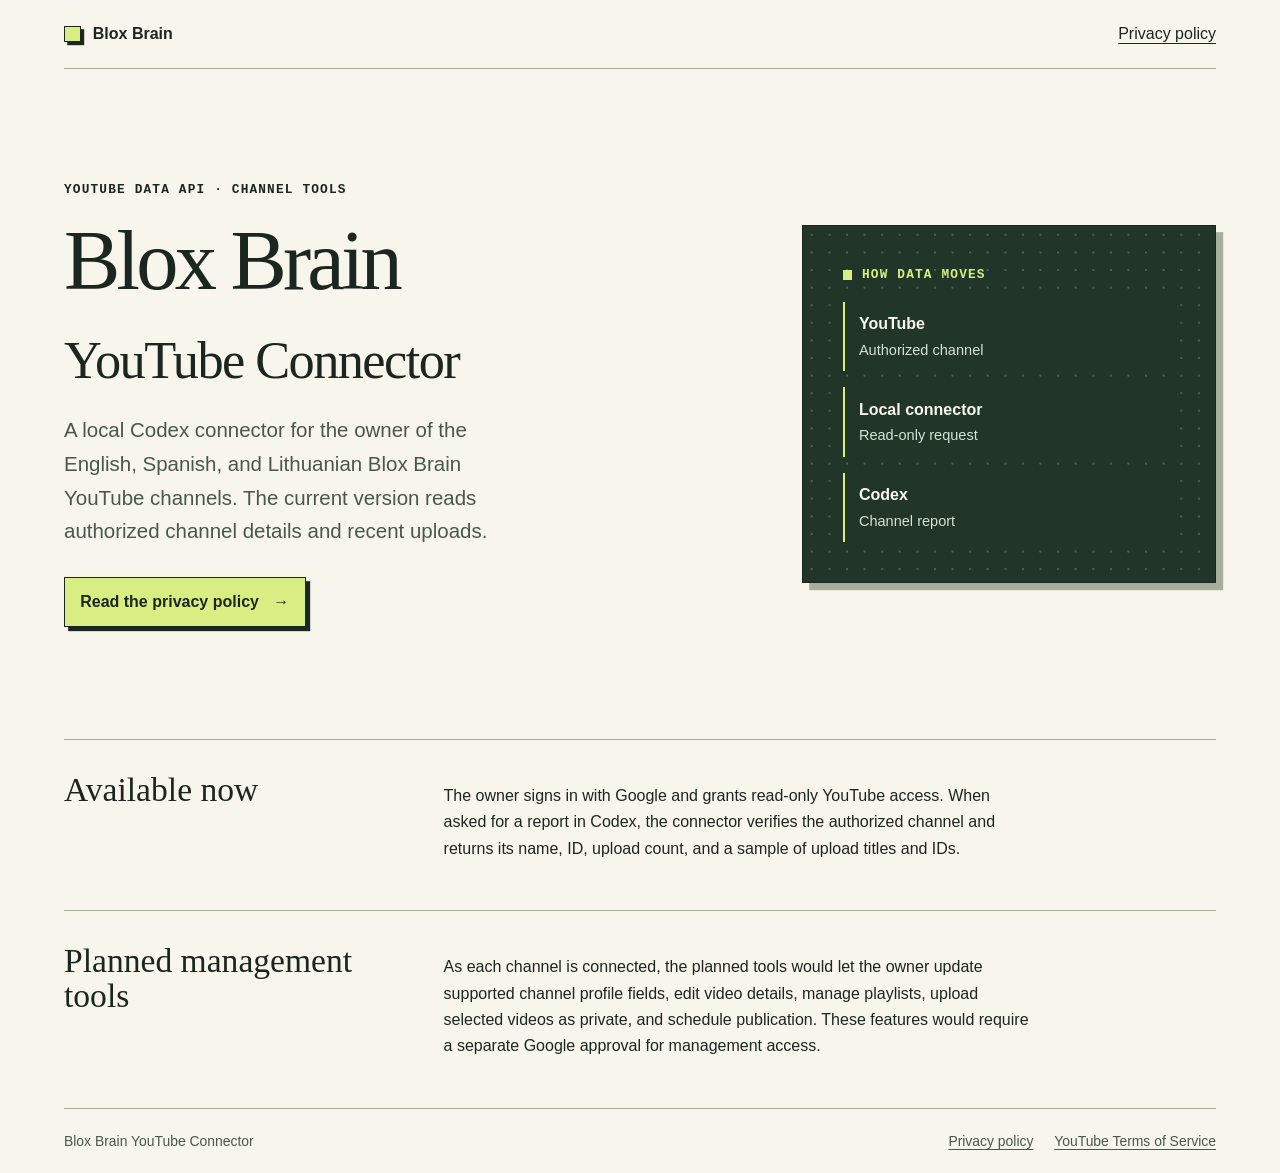
==== index.html @ b7baaebe "Publish the connector homepage and privacy policy" ====
<!doctype html>
<html lang="en">
<head>
  <meta charset="utf-8">
  <meta name="viewport" content="width=device-width, initial-scale=1">
  <meta name="referrer" content="no-referrer">
  <meta name="description" content="Blox Brain YouTube Connector gives the channel owner access to YouTube in Codex, with channel reporting available and publishing tools planned.">
  <title>Blox Brain YouTube Connector</title>
  <link rel="stylesheet" href="styles.css">
</head>
<body>
  <a class="skip-link" href="#main">Skip to content</a>
  <header class="site-header wrap">
    <a class="wordmark" href="./"><span class="mark" aria-hidden="true"></span>Blox Brain</a>
    <nav aria-label="Main navigation"><a href="privacy.html">Privacy policy</a></nav>
  </header>

  <main id="main" class="wrap">
    <section class="hero" aria-labelledby="title">
      <div class="hero-copy">
        <p class="eyebrow">YouTube Data API · Channel tools</p>
        <h1 id="title">Blox Brain<br><span>YouTube Connector</span></h1>
        <p class="intro">A local Codex connector for the owner of the English, Spanish, and Lithuanian Blox Brain YouTube channels. The current version reads authorized channel details and recent uploads.</p>
        <a class="button" href="privacy.html">Read the privacy policy <span aria-hidden="true">→</span></a>
      </div>

      <figure class="signal">
        <figcaption class="signal-caption"><span class="status-dot" aria-hidden="true"></span>How data moves</figcaption>
        <ol class="signal-track">
          <li><strong>YouTube</strong><span>Authorized channel</span></li>
          <li><strong>Local connector</strong><span>Read-only request</span></li>
          <li><strong>Codex</strong><span>Channel report</span></li>
        </ol>
      </figure>
    </section>

    <section class="details" aria-labelledby="about">
      <h2 id="about">Available now</h2>
      <p>The owner signs in with Google and grants read-only YouTube access. When asked for a report in Codex, the connector verifies the authorized channel and returns its name, ID, upload count, and a sample of upload titles and IDs.</p>
    </section>
    <section class="details" aria-labelledby="planned">
      <h2 id="planned">Planned management tools</h2>
      <p>As each channel is connected, the planned tools would let the owner update supported channel profile fields, edit video details, manage playlists, upload selected videos as private, and schedule publication. These features would require a separate Google approval for management access.</p>
    </section>
  </main>

  <footer class="site-footer wrap">
    <p>Blox Brain YouTube Connector</p>
    <nav aria-label="Site information">
      <a href="privacy.html">Privacy policy</a>
      <a href="https://www.youtube.com/t/terms">YouTube Terms of Service</a>
    </nav>
  </footer>
</body>
</html>
---- styles.css ----
:root {
  color-scheme: light;
  --paper: #f8f5ed;
  --ink: #1b271e;
  --muted: #48584b;
  --line: #a7af9b;
  --accent: #d8ee82;
  --dark: #213628;
  --light: #f9f7ef;
  --subtle: #d5e2d3;
  --display: "Palatino Linotype", Palatino, Georgia, serif;
  --body: "Trebuchet MS", Verdana, sans-serif;
  --mono: Consolas, monospace;
  --gutter: clamp(1.25rem, 5vw, 4rem);
  --measure: 66ch;
  --layout: 72rem;
}

*, *::before, *::after { box-sizing: border-box; }

body {
  margin: 0;
  background: var(--paper);
  color: var(--ink);
  font: 1rem/1.65 var(--body);
}

a {
  color: inherit;
  text-underline-offset: 0.23em;
  text-decoration-thickness: 0.08em;
}

a:hover { text-decoration-thickness: 0.16em; }
a:focus-visible { outline: 0.17rem solid currentColor; outline-offset: 0.28rem; }

.skip-link {
  position: absolute;
  z-index: 1;
  top: 0.5rem;
  left: 0.5rem;
  padding: 0.5rem 1rem;
  background: var(--paper);
  transform: translateY(-150%);
}

.skip-link:focus { transform: translateY(0); }

.wrap {
  width: min(var(--layout), calc(100% - 2 * var(--gutter)));
  margin-inline: auto;
}

.site-header, .site-footer {
  display: flex;
  justify-content: space-between;
  align-items: center;
  flex-wrap: wrap;
  gap: 0.75rem 1.5rem;
  padding-block: 1.3rem;
}

.site-header { border-bottom: 1px solid var(--line); }

.wordmark {
  display: inline-flex;
  align-items: center;
  gap: 0.75rem;
  font-weight: bold;
  text-decoration: none;
}

.mark {
  width: 1.05rem;
  height: 1.05rem;
  background: var(--accent);
  border: 1px solid var(--ink);
  box-shadow: 0.2rem 0.2rem var(--ink);
}

.hero {
  display: grid;
  grid-template-columns: minmax(0, 1.3fr) minmax(0, 0.8fr);
  gap: var(--gutter);
  align-items: center;
  padding-block: clamp(3rem, 9vw, 7rem);
}

.eyebrow, .signal-caption {
  margin: 0 0 1.1rem;
  font: bold 0.8rem/1.45 var(--mono);
  letter-spacing: 0.09em;
  text-transform: uppercase;
}

h1, h2 {
  margin: 0;
  font-family: var(--display);
  line-height: 1.05;
  font-weight: normal;
}

h1 {
  font-size: clamp(2.75rem, 6.6vw, 6rem);
  letter-spacing: -0.045em;
}

.hero h1 span {
  display: inline-block;
  font-size: 0.62em;
  letter-spacing: -0.03em;
}

h2 { font-size: clamp(1.55rem, 3vw, 2.1rem); }

.intro {
  max-width: 39ch;
  margin: 1.15rem 0 1.8rem;
  color: var(--muted);
  font-size: clamp(1.05rem, 2vw, 1.28rem);
}

.button {
  display: inline-flex;
  align-items: center;
  gap: 0.9rem;
  padding: 0.68rem 0.95rem;
  background: var(--accent);
  border: 1px solid var(--ink);
  box-shadow: 0.26rem 0.26rem var(--ink);
  font-weight: bold;
  text-decoration: none;
}

.button:hover { text-decoration: underline; }

.signal {
  position: relative;
  margin: 0;
  padding: clamp(1.3rem, 4vw, 2.5rem);
  color: var(--light);
  background-color: var(--dark);
  background-image: radial-gradient(circle, #4c6451 1px, transparent 1px);
  background-size: 1.1rem 1.1rem;
  border: 1px solid var(--ink);
  box-shadow: 0.45rem 0.45rem var(--line);
}

.signal-caption {
  display: flex;
  align-items: center;
  gap: 0.6rem;
  color: var(--accent);
}

.status-dot {
  flex: 0 0 0.62rem;
  height: 0.62rem;
  background: var(--accent);
}

.signal-track { display: grid; gap: 1rem; margin: 0; padding: 0; list-style: none; }

.signal-track li {
  padding: 0.6rem 0.9rem;
  border-left: 2px solid var(--accent);
  background: var(--dark);
}

.signal-track strong, .signal-track span { display: block; }
.signal-track span { color: var(--subtle); font-size: 0.91rem; }

.details {
  display: grid;
  grid-template-columns: minmax(10rem, 0.45fr) minmax(0, 1fr);
  align-items: baseline;
  gap: 0.75rem 2rem;
  padding-block: 2rem 3rem;
  border-top: 1px solid var(--line);
}

.details p, .policy section p { max-width: var(--measure); }
.details p { margin: 0; }

.policy { padding-block: clamp(2.75rem, 7vw, 5rem); }
.policy-heading { margin-bottom: 2.5rem; }
.policy-heading .intro { max-width: 49ch; }
.policy section { margin: 0 0 1.75rem; }
.policy section p { margin: 0.7rem 0 0; }
.back-link { display: inline-block; margin-top: 0.75rem; font-weight: bold; }

.site-footer {
  align-items: baseline;
  border-top: 1px solid var(--line);
  color: var(--muted);
  font-size: 0.87rem;
}

.site-footer p { margin: 0; }
.site-footer nav { display: flex; flex-wrap: wrap; gap: 0.4rem 1.3rem; }

@media (max-width: 48rem) {
  .hero, .details { grid-template-columns: minmax(0, 1fr); }
  .hero { gap: 2.6rem; }
  .signal { max-width: 32rem; }
}

@media (max-width: 22rem) {
  .site-header, .site-footer { align-items: flex-start; flex-direction: column; }
}
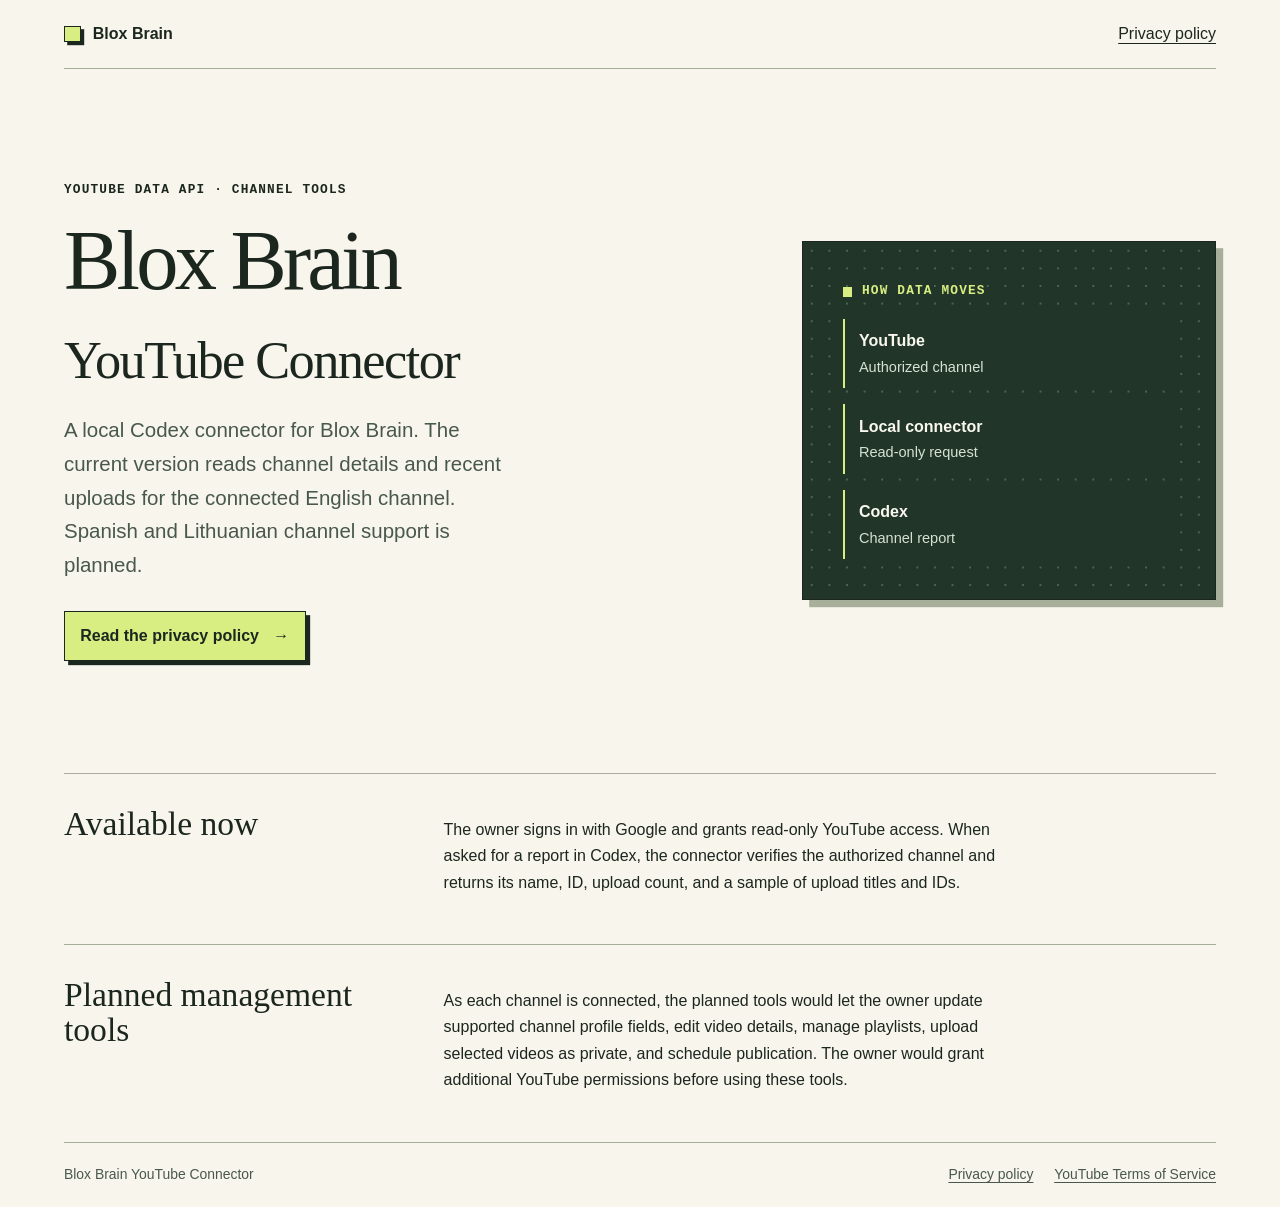
==== commit 003b2d79: "Clarify current and planned channel access" ====
--- a/index.html
+++ b/index.html
@@ -20,7 +20,7 @@
       <div class="hero-copy">
         <p class="eyebrow">YouTube Data API · Channel tools</p>
         <h1 id="title">Blox Brain<br><span>YouTube Connector</span></h1>
-        <p class="intro">A local Codex connector for the owner of the English, Spanish, and Lithuanian Blox Brain YouTube channels. The current version reads authorized channel details and recent uploads.</p>
+        <p class="intro">A local Codex connector for Blox Brain. The current version reads channel details and recent uploads for the connected English channel. Spanish and Lithuanian channel support is planned.</p>
         <a class="button" href="privacy.html">Read the privacy policy <span aria-hidden="true">→</span></a>
       </div>
 
@@ -40,7 +40,7 @@
     </section>
     <section class="details" aria-labelledby="planned">
       <h2 id="planned">Planned management tools</h2>
-      <p>As each channel is connected, the planned tools would let the owner update supported channel profile fields, edit video details, manage playlists, upload selected videos as private, and schedule publication. These features would require a separate Google approval for management access.</p>
+      <p>As each channel is connected, the planned tools would let the owner update supported channel profile fields, edit video details, manage playlists, upload selected videos as private, and schedule publication. The owner would grant additional YouTube permissions before using these tools.</p>
     </section>
   </main>
 
